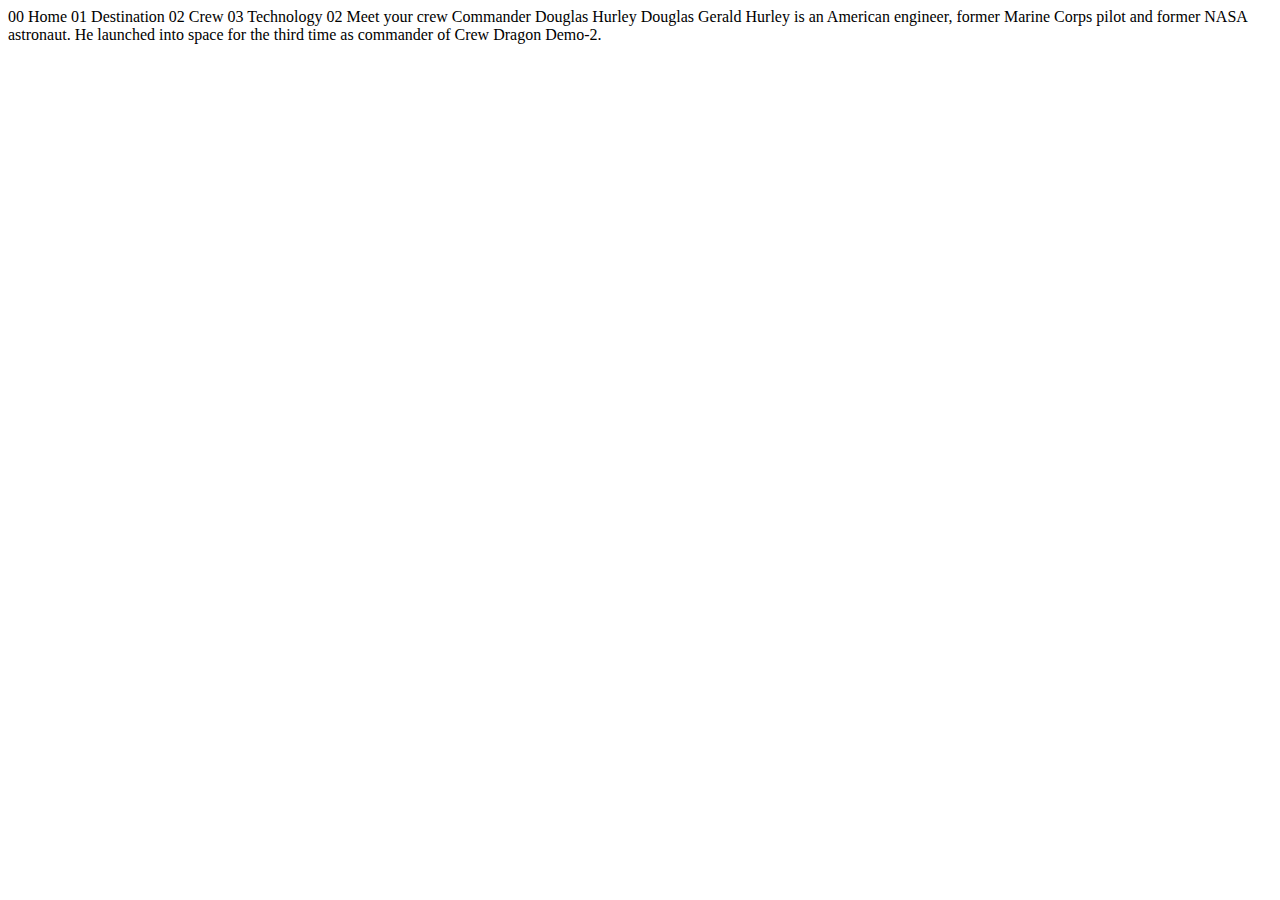
==== crew-commander.html @ 99ad92fe "Created basic html pages, added assets and css (design-test page for testing)" ====
<!DOCTYPE html>
<html lang="en">
<head>
  <meta charset="UTF-8">
  <meta name="viewport" content="width=device-width, initial-scale=1.0">

  <link rel="icon" type="image/png" sizes="32x32" href="./assets/favicon-32x32.png">
  
  <title>Space tourism website</title>
</head>
<body>

  00 Home
  01 Destination
  02 Crew
  03 Technology

  02 Meet your crew

  Commander
  Douglas Hurley

  Douglas Gerald Hurley is an American engineer, former Marine Corps pilot 
  and former NASA astronaut. He launched into space for the third time as 
  commander of Crew Dragon Demo-2.
</body>
</html>
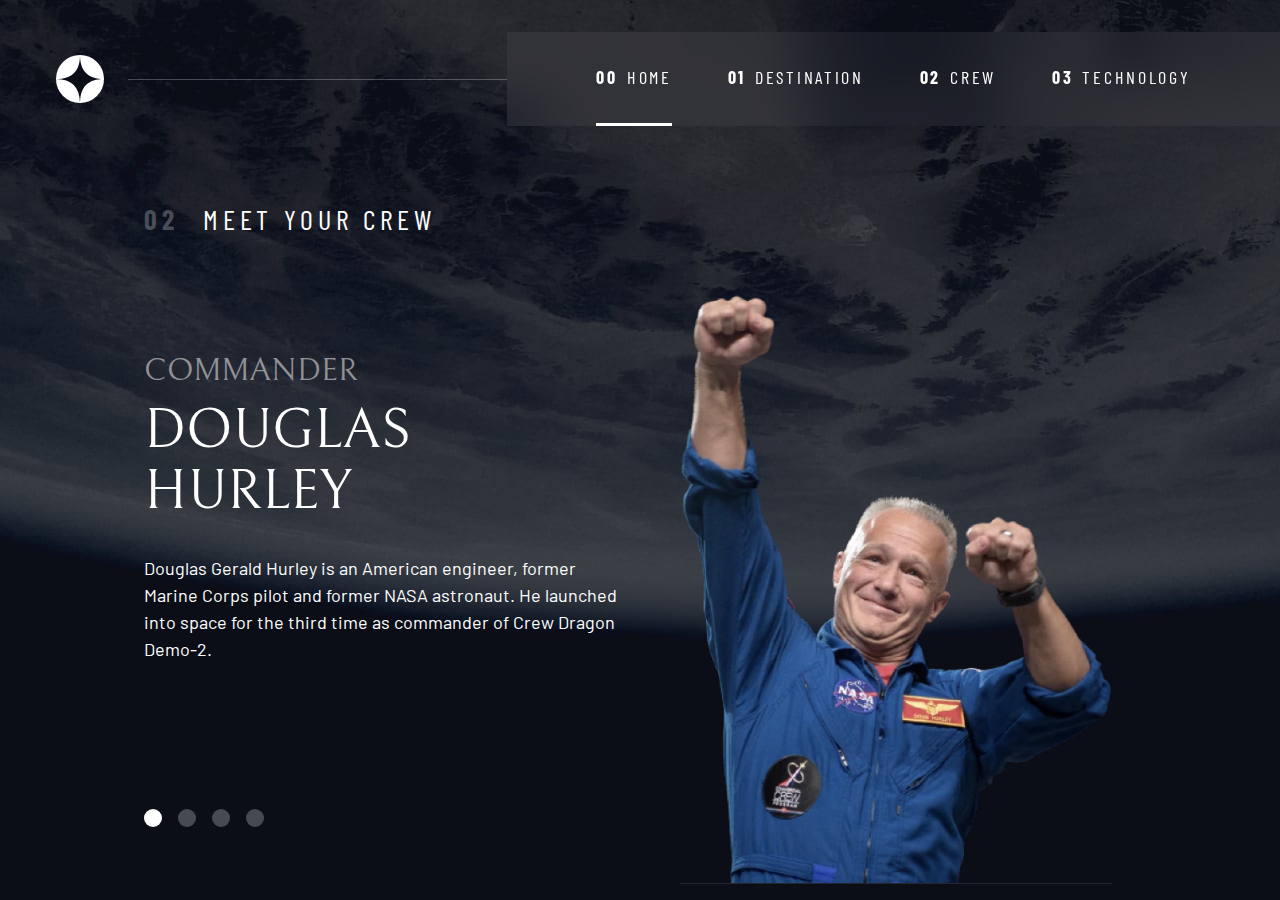
==== commit 1e8dc42e: "added css for destination page and crew page" ====
--- a/crew-commander.html
+++ b/crew-commander.html
@@ -1,27 +1,64 @@
 <!DOCTYPE html>
 <html lang="en">
-<head>
-  <meta charset="UTF-8">
-  <meta name="viewport" content="width=device-width, initial-scale=1.0">
+  <head>
+    <meta charset="UTF-8">
+    <meta name="viewport" content="width=device-width, initial-scale=1.0">
+  
+    <link rel="icon" type="image/png" sizes="32x32" href="./assets/favicon-32x32.png">
+  
+            <!-- Google fonts -->
+            <link rel="preconnect" href="https://fonts.googleapis.com">
+            <link rel="preconnect" href="https://fonts.gstatic.com" crossorigin>
+            <link href="https://fonts.googleapis.com/css2?family=Barlow+Condensed:wght@400;700&family=Bellefair&family=Barlow:wght@400;700&display=swap"
+                rel="stylesheet">
+                
+             <link rel="stylesheet" href="/src/index.css">
+    
+    
+    <title>Space tourism website</title>
+  
+    <script src="./src/index.js" defer></script>
+    </head>
+<body class="crew">
+  <a class="skip-to-content" href="#main">Skip to content</a>
+  <header class="primary-header flex">
+    <div>
+      <img src="./assets/shared/logo.svg" alt="space tourism logo" class="logo">
+    </div>
+    <button class="mobile-nav-toggle" aria-controls="primary-navigation"><span class="sr-only" aria-expanded="false">Menu</span></button>
+    <nav>
+        <ul id="primary-navigation" data-visible="false" class="primary-navigation underline-indicators flex">
+            <li class="active"><a class="ff-sans-cond uppercase text-white letter-spacing-2" href="index.html"><span aria-hidden="true">00</span>Home</a>
+            <li><a class="ff-sans-cond uppercase text-white letter-spacing-2" href="destination.html"><span aria-hidden="true">01</span>Destination</a>
+            <li><a class="ff-sans-cond uppercase text-white letter-spacing-2" href="crew.html"><span aria-hidden="true">02</span>Crew</a>
+            <li><a class="ff-sans-cond uppercase text-white letter-spacing-2" href="technology.html"><span aria-hidden="true">03</span>Technology</a>
+        </ul>
+    </nav>
+  </header>
+  
+  <main id="main" class="grid-container grid-container--crew flow">
+    <div class="dot-indicators flex">
+      <button aria-selected="true"><span class="sr-only">The commander</span></button>
+      <button aria-selected="false"><span class="sr-only">The mission specialist</span></button>
+      <button aria-selected="false"><span class="sr-only">The pilot</span></button>
+      <button aria-selected="false"><span class="sr-only">The crew engineer</span></button>
+    </div>
+    <h1 class="numbered-title"><span aria-hidden="true">02</span> Meet your crew</h1>
 
-  <link rel="icon" type="image/png" sizes="32x32" href="./assets/favicon-32x32.png">
-  
-  <title>Space tourism website</title>
-</head>
-<body>
-
-  00 Home
-  01 Destination
-  02 Crew
-  03 Technology
-
-  02 Meet your crew
-
-  Commander
-  Douglas Hurley
-
-  Douglas Gerald Hurley is an American engineer, former Marine Corps pilot 
-  and former NASA astronaut. He launched into space for the third time as 
-  commander of Crew Dragon Demo-2.
+    <article class="crew-details flow">
+      <header class="flow flow--space-small">
+        <h2 class="fs-600 ff-serif uppercase">Commander</h2>
+        <p class="fs-700 uppercase ff-serif">Douglas Hurley</p>
+      </header>
+      <p>Douglas Gerald Hurley is an American engineer, former Marine Corps pilot 
+      and former NASA astronaut. He launched into space for the third time as 
+      commander of Crew Dragon Demo-2.</p>
+    </article>
+    <picture>
+      <source srcset="assets/crew/image-douglas-hurley.webp" type="image/webp">
+      <img src="assets/crew/image-douglas-hurley.png" alt="Douglas Hurley">
+    </picture>
+    
+  </main>
 </body>
 </html>--- a/src/index.css
+++ b/src/index.css
@@ -0,0 +1,658 @@
+/* ------------------- */
+/* Custom properties   */
+/* ------------------- */
+
+:root {
+    /* colors */
+    --clr-dark: 230 35% 7%;
+    --clr-light: 231 77% 90%;
+    --clr-white: 0 0% 100%;
+    
+    /* font-sizes */
+    --fs-900: clamp(5rem, 8vw + 1rem, 9.375rem);
+    --fs-800: 3.5rem;
+    --fs-700: 1.5rem;
+    --fs-600: 1rem;
+    --fs-500: 1rem;
+    --fs-400: 0.9375rem;
+    --fs-300: 1rem;
+    --fs-200: 0.875rem;
+    
+    /* font-families */
+    --ff-serif: "Bellefair", serif;
+    --ff-sans-cond: "Barlow Condensed", sans-serif;
+    --ff-sans-normal: "Barlow", sans-serif;
+}
+
+@media (min-width: 35em) {
+    :root {
+        --fs-800: 5rem;
+        --fs-700: 2.5rem;
+        --fs-600: 1.5rem;
+        --fs-500: 1.25rem;
+        --fs-400: 1rem;
+    }
+}
+
+@media (min-width: 45em) {
+    :root {
+        /* font-sizes */
+        --fs-800: 6.25rem;
+        --fs-700: 3.5rem;
+        --fs-600: 2rem;
+        --fs-500: 1.75rem;
+        --fs-400: 1.125rem;
+    }
+}
+
+
+/* ------------------- */
+/* Reset               */
+/* ------------------- */
+
+/* https://piccalil.li/blog/a-modern-css-reset/ */
+
+/* Box sizing */
+*,
+*::before,
+*::after {
+    box-sizing: border-box;
+}
+
+/* Reset margins */
+body,
+h1,
+h2,
+h3,
+h4,
+h5,
+p,
+figure,
+picture {
+    margin: 0; 
+}
+
+h1,
+h2,
+h3,
+h4,
+h5,
+h6,
+p {
+    font-weight: 400;
+}
+
+/* set up the body */
+body {
+    font-family: var(--ff-sans-normal);
+    font-size: var(--fs-400);
+    color: hsl( var(--clr-white) );
+    background-color: hsl( var(--clr-dark) );
+    line-height: 1.5;
+    min-height: 100vh;
+    
+    display: grid;
+    grid-template-rows: min-content 1fr;
+    
+    overflow-x: hidden;
+}
+
+/* make images easier to work with */
+img,
+picutre {
+    max-width: 100%;
+    display: block;
+}
+
+/* make form elements easier to work with */
+input,
+button,
+textarea,
+select {
+    font: inherit;
+}
+
+/* remove animations for people who've turned them off */
+@media (prefers-reduced-motion: reduce) {  
+  *,
+  *::before,
+  *::after {
+    animation-duration: 0.01ms !important;
+    animation-iteration-count: 1 !important;
+    transition-duration: 0.01ms !important;
+    scroll-behavior: auto !important;
+  }
+}
+
+
+/* ------------------- */
+/* Utility classes     */
+/* ------------------- */
+
+/* general */
+
+.flex {
+    display: flex;
+    gap: var(--gap, 1rem);
+}
+
+.grid {
+    display: grid;
+    gap: var(--gap, 1rem);
+}
+
+.d-block {
+    display: block;
+}
+
+.flow > *:where(:not(:first-child)) {
+    margin-top: var(--flow-space, 1rem);
+}
+
+.flow--space-small {
+    --flow-space: .75rem;
+}
+
+.container {
+    padding-inline: 2em;
+    margin-inline: auto;
+    max-width: 80rem;
+}
+
+.sr-only {
+  position: absolute; 
+  width: 1px;
+  height: 1px;
+  padding: 0;
+  margin: -1px; 
+  overflow: hidden;
+  clip: rect(0, 0, 0, 0);
+  white-space: nowrap; /* added line */
+  border: 0;
+}
+
+.skip-to-content {
+    position: absolute;
+    z-index: 9999;
+    background: hsl( var(--clr-white) );
+    color: hsl( var(--clr-dark) ); 
+    padding: .5em 1em;
+    margin-inline: auto;
+    transform: translateY(-100%);
+    transition: transform 250ms ease-in;
+}
+
+.skip-to-content:focus {
+    transform: translateY(0);
+}
+
+/* colors */
+
+.bg-dark { background-color: hsl( var(--clr-dark) );}
+.bg-accent { background-color: hsl( var(--clr-light) );}
+.bg-white { background-color: hsl( var(--clr-white) );}
+
+.text-dark { color: hsl( var(--clr-dark) );}
+.text-accent { color: hsl( var(--clr-light) );}
+.text-white { color: hsl( var(--clr-white) );}
+
+/* typography */
+
+.ff-serif { font-family: var(--ff-serif); } 
+.ff-sans-cond { font-family: var(--ff-sans-cond); } 
+.ff-sans-normal { font-family: var(--ff-sans-normal); } 
+
+.letter-spacing-1 { letter-spacing: 4.75px; } 
+.letter-spacing-2 { letter-spacing: 2.7px; } 
+.letter-spacing-3 { letter-spacing: 2.35px; } 
+
+.uppercase { text-transform: uppercase; }
+
+.fs-900 { font-size: var(--fs-900); }
+.fs-800 { font-size: var(--fs-800); }
+.fs-700 { font-size: var(--fs-700); }
+.fs-600 { font-size: var(--fs-600); }
+.fs-500 { font-size: var(--fs-500); }
+.fs-400 { font-size: var(--fs-400); }
+.fs-300 { font-size: var(--fs-300); }
+.fs-200 { font-size: var(--fs-200); }
+
+.fs-900,
+.fs-800,
+.fs-700,
+.fs-600 {
+    line-height: 1.1;
+}
+
+.numbered-title {
+    font-family: var(--ff-sans-cond);
+    font-size: var(--fs-500);
+    text-transform: uppercase;
+    letter-spacing: 4.72px; 
+}
+
+.numbered-title span {
+    margin-right: .5em;
+    font-weight: 700;
+    color: hsl( var(--clr-white) / .25);
+}
+
+
+/* ------------------- */
+/* Compontents         */
+/* ------------------- */
+
+.large-button {
+    font-size: 2rem;
+    position: relative;
+    z-index: 1;
+    display: inline-grid;
+    place-items: center;
+    padding: 0 2em;
+    border-radius: 50%;
+    aspect-ratio: 1;
+    text-decoration: none;
+}
+
+.large-button::after {
+    content: '';
+    position: absolute;
+    z-index: -1;
+    width: 100%;
+    height: 100%;
+    background: hsl( var(--clr-white) / .1);
+    border-radius: 50%;
+    opacity: 0;
+    transition: opacity 500ms linear, transform 750ms ease-in-out;
+}
+ 
+.large-button:hover::after,
+.large-button:focus::after {
+    opacity: 1;
+    transform: scale(1.5);
+}
+
+/* primary-header */
+
+.logo {
+    margin: 1.5rem clamp(1.5rem, 5vw, 3.5rem);
+}
+
+.primary-header {
+    justify-content: space-between;
+    align-items: center;
+}
+
+.primary-navigation {
+    --gap: clamp(1.5rem, 5vw, 3.5rem);
+    --underline-gap: 2rem;
+    list-style: none;
+    padding: 0;
+    margin: 0;
+    background: hsl( var(--clr-white) / 0.05);
+    backdrop-filter: blur(1.5rem);
+}
+
+.primary-navigation a {
+    text-decoration: none;
+}
+
+.primary-navigation a > span {
+    font-weight: 700;
+    margin-right: .5em;
+}
+
+.mobile-nav-toggle {
+    display: none;
+}
+
+@media (max-width: 35rem) {
+    .primary-navigation {
+        --underline-gap: .5rem;
+        position: fixed;
+        z-index: 1000;
+        inset: 0 0 0 30%;
+        list-style: none;
+        padding: min(20rem, 15vh) 2rem;
+        margin: 0;
+        flex-direction: column;
+        transform: translateX(100%);
+        transition: transform 500ms ease-in-out;
+    }
+    
+    .primary-navigation[data-visible="true"] {
+        transform: translateX(0);
+    }
+    
+    .primary-navigation.underline-indicators > .active {
+       border: 0;
+    }
+    
+    .mobile-nav-toggle {
+        display: block;
+        position: absolute;
+        z-index: 2000;
+        right: 1rem;
+        top: 2rem;
+        background: transparent;
+        background-image: url(../assets/shared/icon-hamburger.svg);
+        background-repeat: no-repeat;
+        background-position: center;
+        width: 1.5rem;
+        aspect-ratio: 1;
+        border: 0;
+    }
+    
+    .mobile-nav-toggle[aria-expanded="true"] {
+        background-image: url(../assets/shared/icon-close.svg);
+    }
+    
+    .mobile-nav-toggle:focus-visible {
+        outline: 5px solid white;
+        outline-offset: 5px;
+    }
+    
+}
+
+@media (min-width: 35em) {
+    .primary-navigation {
+        padding-inline: clamp(3rem, 7vw, 7rem);
+    }
+}
+
+@media (min-width: 35em) and (max-width: 44.999em) {
+    .primary-navigation a > span {
+        display: none;
+    }
+}
+
+@media (min-width: 45em) {
+    
+     .primary-header::after {
+         content: '';
+         display: block;
+         position: relative;
+         height: 1px;
+         width: 100%;
+         margin-right: -2.5rem;
+         background: hsl( var(--clr-white) / .25);
+         order: 1;
+     }
+     
+    nav {
+        order: 2;
+    }
+    
+    .primary-navigation {
+        margin-block: 2rem;
+    }
+    
+   
+}
+
+
+.underline-indicators > * {
+    cursor: pointer;
+    padding: var(--underline-gap, .5rem) 0;
+    border: 0;
+    border-bottom: .2rem solid hsl( var(--clr-white) / 0 );
+    background-color: transparent;
+}
+
+.underline-indicators > *:hover,
+.underline-indicators > *:focus {
+    border-color: hsl( var(--clr-white) / .5);
+}
+
+.underline-indicators > .active,
+.underline-indicators > [aria-selected="true"] {
+    color: hsl( var(--clr-white) / 1);
+    border-color: hsl( var(--clr-white) / 1); 
+}
+
+.tab-list {
+    --gap: 2rem;
+}
+
+.dot-indicators > * {
+    cursor: pointer;
+    border: 0;
+    border-radius: 50%;
+    padding: .5em;
+    background-color: hsl( var(--clr-white) / .25);
+}
+ 
+.dot-indicators > *:hover,
+.dot-indicators > *:focus { 
+    background-color: hsl( var(--clr-white) / .5);
+}
+
+.dot-indicators > [aria-selected="true"] {
+    background-color: hsl( var(--clr-white) / 1); 
+}
+
+
+/* ----------------------------- */
+/* Page specific background      */
+/* ----------------------------- */
+body {
+    background-size: cover;
+    background-position: bottom center;
+}
+/* home */
+.home {
+    background-image: url(../assets/home/background-home-mobile.jpg);
+}
+
+@media (min-width: 35rem) {
+    .home {
+        background-position: center center;
+        background-image: url(../assets/home/background-home-tablet.jpg);
+    }
+}
+
+@media (min-width: 45rem) {
+    .home {
+        background-image: url(../assets/home/background-home-desktop.jpg);
+    }
+} 
+
+/* destination */
+.destination {
+    background-image: url(../assets/destination/background-destination-mobile.jpg);
+}
+
+@media (min-width: 35rem) {
+    .destination {
+        background-position: center center;
+        background-image: url(../assets/destination/background-destination-tablet.jpg);
+    }
+}
+
+@media (min-width: 45rem) {
+    .destination {
+        background-image: url(../assets/destination/background-destination-desktop.jpg);
+    }
+} 
+
+/* crew */
+.crew {
+    background-image: url(../assets/home/background-crew-mobile.jpg);
+}
+
+@media (min-width: 35rem) {
+    .crew {
+        background-position: center center;
+        background-image: url(../assets/crew/background-crew-tablet.jpg);
+    }
+}
+
+@media (min-width: 45rem) {
+    .crew {
+        background-image: url(../assets/crew/background-crew-desktop.jpg);
+    }
+} 
+
+/* ----------------------------- */
+/* Layout                        */
+/* ----------------------------- */
+
+
+.grid-container {
+    text-align: center;
+    display: grid;
+    place-items: center;
+    padding-inline: 1rem;
+    padding-bottom: 4rem;
+}
+
+.grid-container p:not([class]) {
+    max-width: 50ch;
+}
+
+.numbered-title {
+    grid-area: title;
+}
+
+/* destination layout */
+
+.grid-container--destination {
+    --flow-space: 2rem;
+    grid-template-areas: 
+        'title'
+        'image'
+        'tabs'
+        'content';
+}
+
+.grid-container--destination > picture {
+    grid-area: image;
+    max-width: 60%;
+}
+
+.grid-container--destination > .tab-list {
+    grid-area: tabs;
+}
+
+.grid-container--destination > .destination-info {
+    grid-area: content;
+}
+
+.destination-meta {
+    flex-direction: column;
+    border-top: 1px solid hsl( var(--clr-white) / .1);
+    padding-top: 2.5rem;
+    margin-top: 2.5rem;
+}
+
+.destination-meta p {
+    font-size: 1.75rem;
+}
+
+/* crew layout */
+
+.grid-container--crew {
+    --flow-space: 2rem;
+    grid-template-areas: 
+        'title'
+        'image'
+        'tabs'
+        'content';
+}
+
+.grid-container--crew > picture {
+    grid-area: image;
+    max-width: 60%;
+    border-bottom: 1px solid hsl( var(--clr-white) / .1);
+}
+
+.grid-container--crew > .dot-indicators {
+    grid-area: tabs;
+}
+
+.grid-container--crew > .crew-details {
+    grid-area: content;
+}
+
+.crew-details h2 {
+    color: hsl( var(--clr-white) / .5);
+}
+
+@media (min-width: 35em) {
+    .numbered-title {
+        justify-self: start;
+        margin-top: 2rem;
+    }
+    
+    .destination-meta {
+        flex-direction: row;
+        justify-content: space-evenly;
+    }
+    
+    .grid-container--crew {
+        padding-bottom: 0;
+        grid-template-areas: 
+            'title'
+            'content'
+            'tabs'
+            'image';
+    }
+    
+    
+}
+
+@media (min-width: 45em) {
+    .grid-container {
+        text-align: left;
+        column-gap: var(--container-gap, 2rem);
+        grid-template-columns: minmax(1rem, 1fr) repeat(2, minmax(0, 30rem)) minmax(1rem, 1fr);
+    }
+    
+    .grid-container--home {
+        padding-bottom: max(6rem, 20vh);
+        align-items: end;
+    }
+    
+    .grid-container--home > *:first-child {
+        grid-column: 2;
+    }
+
+    .grid-container--home > *:last-child {
+        grid-column: 3;
+    }
+    
+    .grid-container--destination {
+        justify-items: start;
+        align-content: start;
+        grid-template-areas: 
+            '. title title .'
+            '. image tabs .'
+            '. image content .';
+    }
+    
+    .grid-container--destination > picture,
+    .grid-container--crew > picture{
+        max-width: 90%;
+    }
+     
+    .destination-meta {
+        --gap: min(6vw, 6rem);
+        justify-content: start;
+    }
+    
+    .grid-container--crew {
+        grid-template-areas: 
+            '. title title .'
+            '. content image .'
+            '. tabs image .';
+    }
+    
+    .grid-container--crew > .dot-indicators {
+        justify-self: start;
+    }
+    
+    /* .grid-container--crew > picture {
+        align-self: end;
+    } */
+
+}